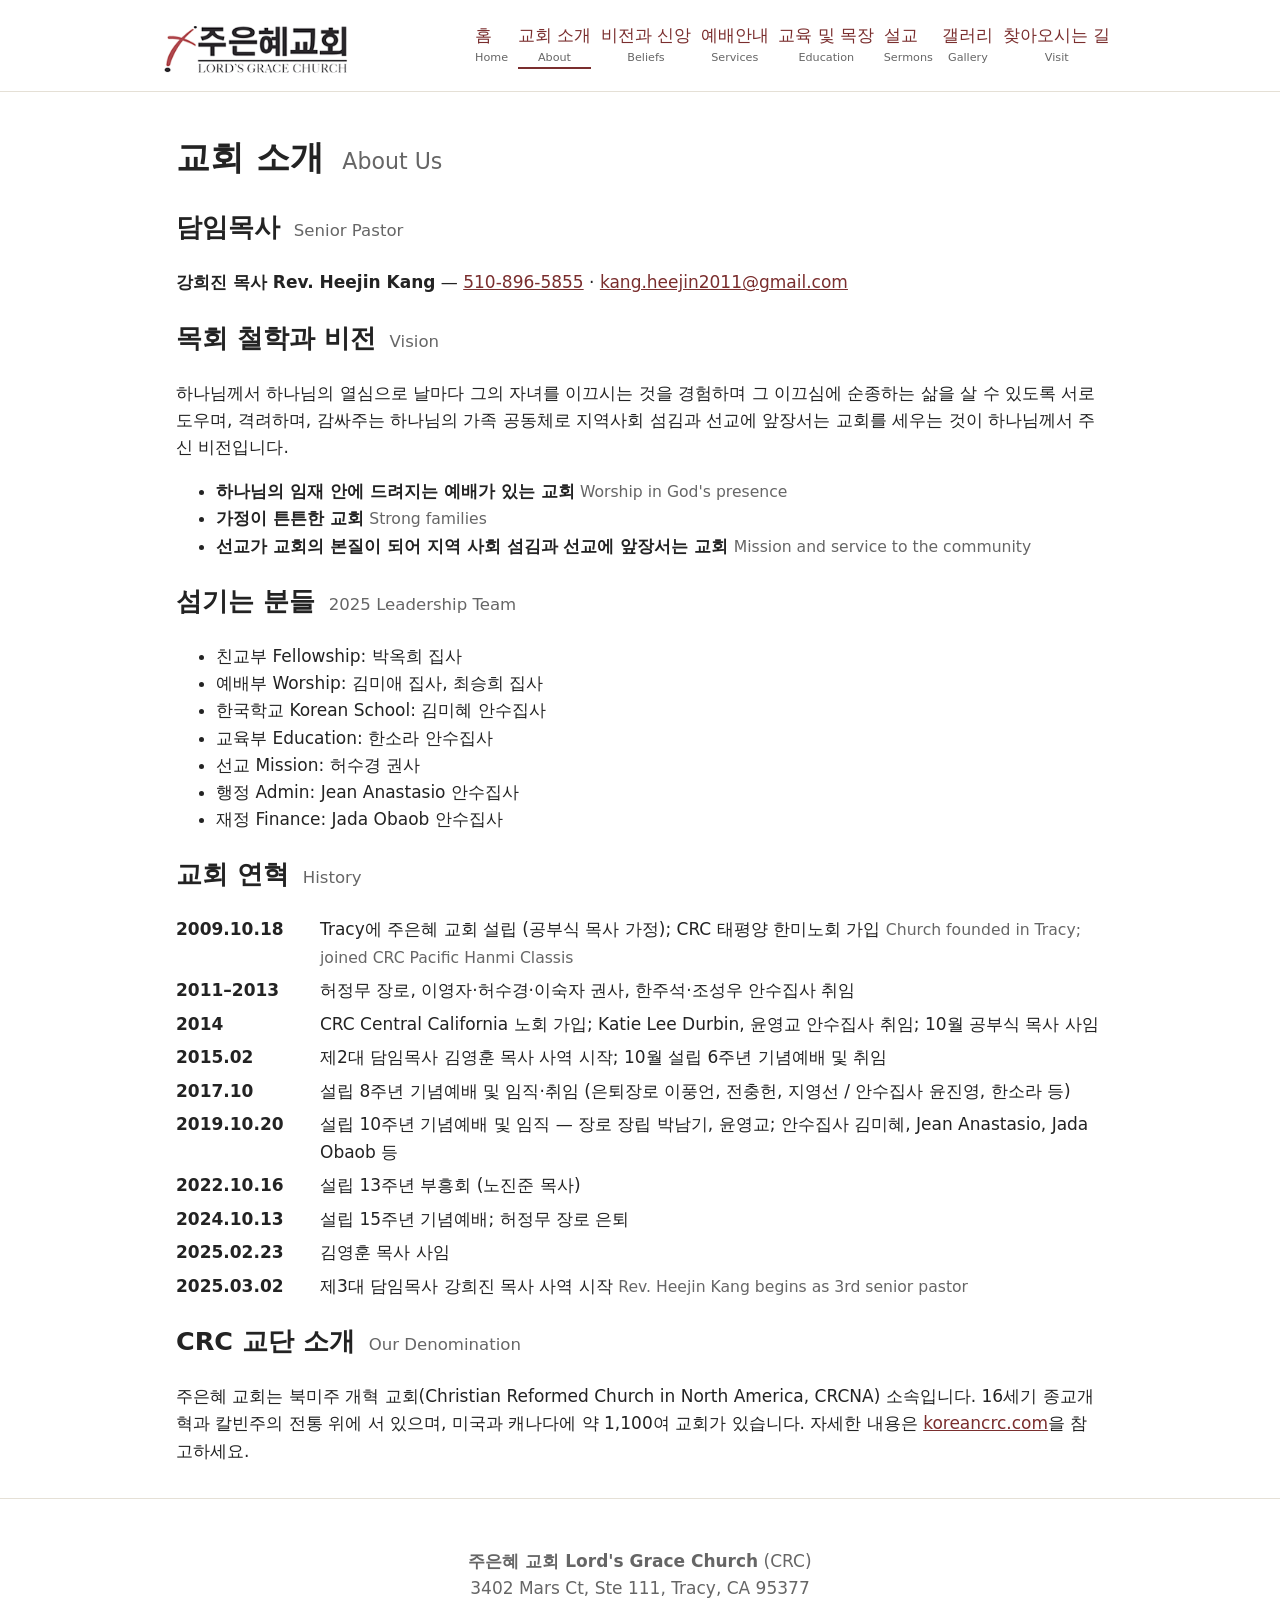
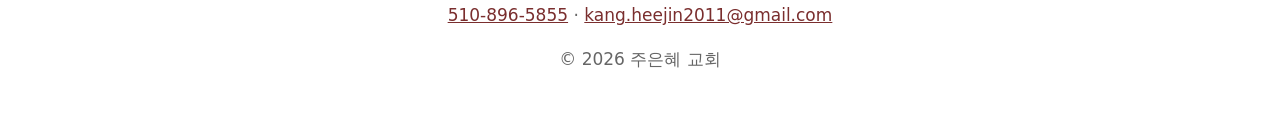
==== about.html @ 17ce6d87 "Update Saturday morning worship to 7:00 AM and leadership team (fellowship, worship, education) Co-A" ====
<!doctype html><html lang="ko"><head><meta charset="utf-8"><meta name="viewport" content="width=device-width,initial-scale=1">
<meta http-equiv="Content-Security-Policy" content="default-src 'self'; img-src 'self' data: https://live.staticflickr.com; frame-src https://www.youtube-nocookie.com https://www.google.com/maps https://www.google.com/maps/; script-src 'self'; style-src 'self'; base-uri 'none'; form-action 'none'"><meta name="description" content="주은혜 교회 Lord's Grace Church, Tracy CA — CRC 교단">
<title>교회 소개 · 주은혜 교회 Lord's Grace Church</title><link rel="stylesheet" href="style.css"></head><body>
<header><div class="bar"><a class="logo" href="index.html"><img src="img/logo.png" alt="주은혜 교회 Lord's Grace Church" width="220" height="59"></a><nav><a href="index.html">홈<small>Home</small></a><a href="about.html" aria-current=page>교회 소개<small>About</small></a><a href="mission.html">비전과 신앙<small>Beliefs</small></a><a href="worship.html">예배안내<small>Services</small></a><a href="education.html">교육 및 목장<small>Education</small></a><a href="watch.html">설교<small>Sermons</small></a><a href="gallery.html">갤러리<small>Gallery</small></a><a href="visit.html">찾아오시는 길<small>Visit</small></a></nav></div></header>
<main><h1>교회 소개 <small>About Us</small></h1>
<h2>담임목사 <small>Senior Pastor</small></h2><p><b>강희진 목사 Rev. Heejin Kang</b> — <a href="tel:+15108965855">510-896-5855</a> · <a href="mailto:kang.heejin2011@gmail.com">kang.heejin2011@gmail.com</a></p>
<h2>목회 철학과 비전 <small>Vision</small></h2>
<p>하나님께서 하나님의 열심으로 날마다 그의 자녀를 이끄시는 것을 경험하며 그 이끄심에 순종하는 삶을 살 수 있도록 서로 도우며, 격려하며, 감싸주는 하나님의 가족 공동체로 지역사회 섬김과 선교에 앞장서는 교회를 세우는 것이 하나님께서 주신 비전입니다.</p>
<ul><li><b>하나님의 임재 안에 드려지는 예배가 있는 교회</b> <span class="en">Worship in God's presence</span></li>
<li><b>가정이 튼튼한 교회</b> <span class="en">Strong families</span></li>
<li><b>선교가 교회의 본질이 되어 지역 사회 섬김과 선교에 앞장서는 교회</b> <span class="en">Mission and service to the community</span></li></ul>
<h2>섬기는 분들 <small>2025 Leadership Team</small></h2>
<ul><li>친교부 Fellowship: 박옥희 집사</li><li>예배부 Worship: 김미애 집사, 최승희 집사</li><li>한국학교 Korean School: 김미혜 안수집사</li><li>교육부 Education: 한소라 안수집사</li><li>선교 Mission: 허수경 권사</li><li>행정 Admin: Jean Anastasio 안수집사</li><li>재정 Finance: Jada Obaob 안수집사</li></ul>
<h2>교회 연혁 <small>History</small></h2>
<dl class="tl">
<dt>2009.10.18</dt><dd>Tracy에 주은혜 교회 설립 (공부식 목사 가정); CRC 태평양 한미노회 가입 <span class="en">Church founded in Tracy; joined CRC Pacific Hanmi Classis</span></dd>
<dt>2011–2013</dt><dd>허정무 장로, 이영자·허수경·이숙자 권사, 한주석·조성우 안수집사 취임</dd>
<dt>2014</dt><dd>CRC Central California 노회 가입; Katie Lee Durbin, 윤영교 안수집사 취임; 10월 공부식 목사 사임</dd>
<dt>2015.02</dt><dd>제2대 담임목사 김영훈 목사 사역 시작; 10월 설립 6주년 기념예배 및 취임</dd>
<dt>2017.10</dt><dd>설립 8주년 기념예배 및 임직·취임 (은퇴장로 이풍언, 전충헌, 지영선 / 안수집사 윤진영, 한소라 등)</dd>
<dt>2019.10.20</dt><dd>설립 10주년 기념예배 및 임직 — 장로 장립 박남기, 윤영교; 안수집사 김미혜, Jean Anastasio, Jada Obaob 등</dd>
<dt>2022.10.16</dt><dd>설립 13주년 부흥회 (노진준 목사)</dd>
<dt>2024.10.13</dt><dd>설립 15주년 기념예배; 허정무 장로 은퇴</dd>
<dt>2025.02.23</dt><dd>김영훈 목사 사임</dd>
<dt>2025.03.02</dt><dd>제3대 담임목사 강희진 목사 사역 시작 <span class="en">Rev. Heejin Kang begins as 3rd senior pastor</span></dd></dl>
<h2>CRC 교단 소개 <small>Our Denomination</small></h2>
<p>주은혜 교회는 북미주 개혁 교회(Christian Reformed Church in North America, CRCNA) 소속입니다. 16세기 종교개혁과 칼빈주의 전통 위에 서 있으며, 미국과 캐나다에 약 1,100여 교회가 있습니다. 자세한 내용은 <a href="https://www.koreancrc.com" rel="noopener noreferrer">koreancrc.com</a>을 참고하세요.</p></main>
<footer><p><b>주은혜 교회 Lord's Grace Church</b> (CRC)<br>3402 Mars Ct, Ste 111, Tracy, CA 95377<br><a href="tel:+15108965855">510-896-5855</a> · <a href="mailto:kang.heejin2011@gmail.com">kang.heejin2011@gmail.com</a></p><p>&copy; 2026 주은혜 교회</p></footer></body></html>
---- style.css ----
:root{color-scheme:light;--bg:#fff;--fg:#232323;--muted:#666;--accent:#7a2e2e;--card:#fff;--line:#e5e0d6}
*{box-sizing:border-box}body{margin:0;font:17px/1.6 Georgia,serif;background:var(--bg);color:var(--fg)}
a{color:var(--accent)}header{border-bottom:1px solid var(--line);padding:1rem}
.bar{max-width:60rem;margin:auto;display:flex;flex-wrap:wrap;gap:.5rem 1.5rem;align-items:center;justify-content:space-between}
.logo{font-size:1.4rem;font-weight:bold;text-decoration:none}nav a{margin-right:1rem;text-decoration:none}
main{max-width:60rem;margin:auto;padding:1rem}.hero{padding:3rem 0;text-align:center}.hero h1{font-size:2.2rem;margin:0}
.grid{display:grid;grid-template-columns:repeat(auto-fit,minmax(16rem,1fr));gap:1rem}
.card{background:var(--card);border:1px solid var(--line);border-radius:8px;padding:1rem}
.video{aspect-ratio:16/9;width:100%;border:0;border-radius:8px}
.photos{display:grid;grid-template-columns:repeat(auto-fill,minmax(12rem,1fr));gap:.5rem}
.photos img{width:100%;aspect-ratio:4/3;object-fit:cover;border-radius:6px;cursor:zoom-in}
dialog{max-width:95vw;border:0;background:#000;padding:0}dialog img{max-width:95vw;max-height:85vh;display:block}
dialog p{color:#fff;margin:.5rem;text-align:center}
footer{text-align:center;color:var(--muted);padding:2rem 1rem;border-top:1px solid var(--line)}
.todo{background:#fff3b0;color:#000;padding:0 .25rem}
body{font-family:"Noto Sans KR","Malgun Gothic","Apple SD Gothic Neo",system-ui,sans-serif}
small{font-size:.65em;color:var(--muted);font-weight:normal;margin-left:.3em}nav a small{display:block;margin:0;text-align:center;font-size:.7rem}
nav a{display:inline-block;margin:0 .6rem 0 0}nav a[aria-current]{border-bottom:2px solid var(--accent)}
.en{color:var(--muted);font-size:.92em}.big{font-size:1.6rem;font-weight:bold}.logo img{display:block;max-width:100%;height:auto}
.tl{display:grid;grid-template-columns:8rem 1fr;gap:.4rem 1rem}.tl dt{font-weight:bold}.tl dd{margin:0}
@media(max-width:600px){.tl{grid-template-columns:1fr}.tl dd{margin-bottom:.6rem}}
.sched{width:100%;border-collapse:collapse}.sched th,.sched td{padding:1rem;border-bottom:1px solid var(--line);text-align:left}.sched td{font-size:1.4rem;text-align:right}
blockquote{border-left:3px solid var(--accent);margin:1.5rem 0;padding-left:1rem}.map{width:100%;height:24rem;border:0;border-radius:8px;margin-top:1rem}
.albums{display:grid;grid-template-columns:repeat(auto-fill,minmax(14rem,1fr));gap:1rem}.album{display:block;text-decoration:none;color:inherit;padding:.5rem}
.album img{width:100%;aspect-ratio:4/3;object-fit:cover;border-radius:6px}.album b{display:block;margin-top:.5rem}[hidden]{display:none!important}
button{font:inherit;padding:.5rem 1rem;border:1px solid var(--line);border-radius:6px;background:var(--card);color:var(--fg);cursor:pointer}
.lbnav{display:flex;justify-content:space-between;padding:.5rem}dialog img{margin:auto}
dialog a{color:#fff}
.center{text-align:center;margin:1.5rem 0}
.block{margin:2.5rem 0}.block h2{margin-bottom:.8rem}.more{text-align:right;margin:.5rem 0}.btn{display:inline-block;margin-left:.5rem;padding:.4rem 1rem;border:1px solid var(--accent);border-radius:6px;text-decoration:none;font-size:1rem}.hero .big{margin-top:1.2rem}
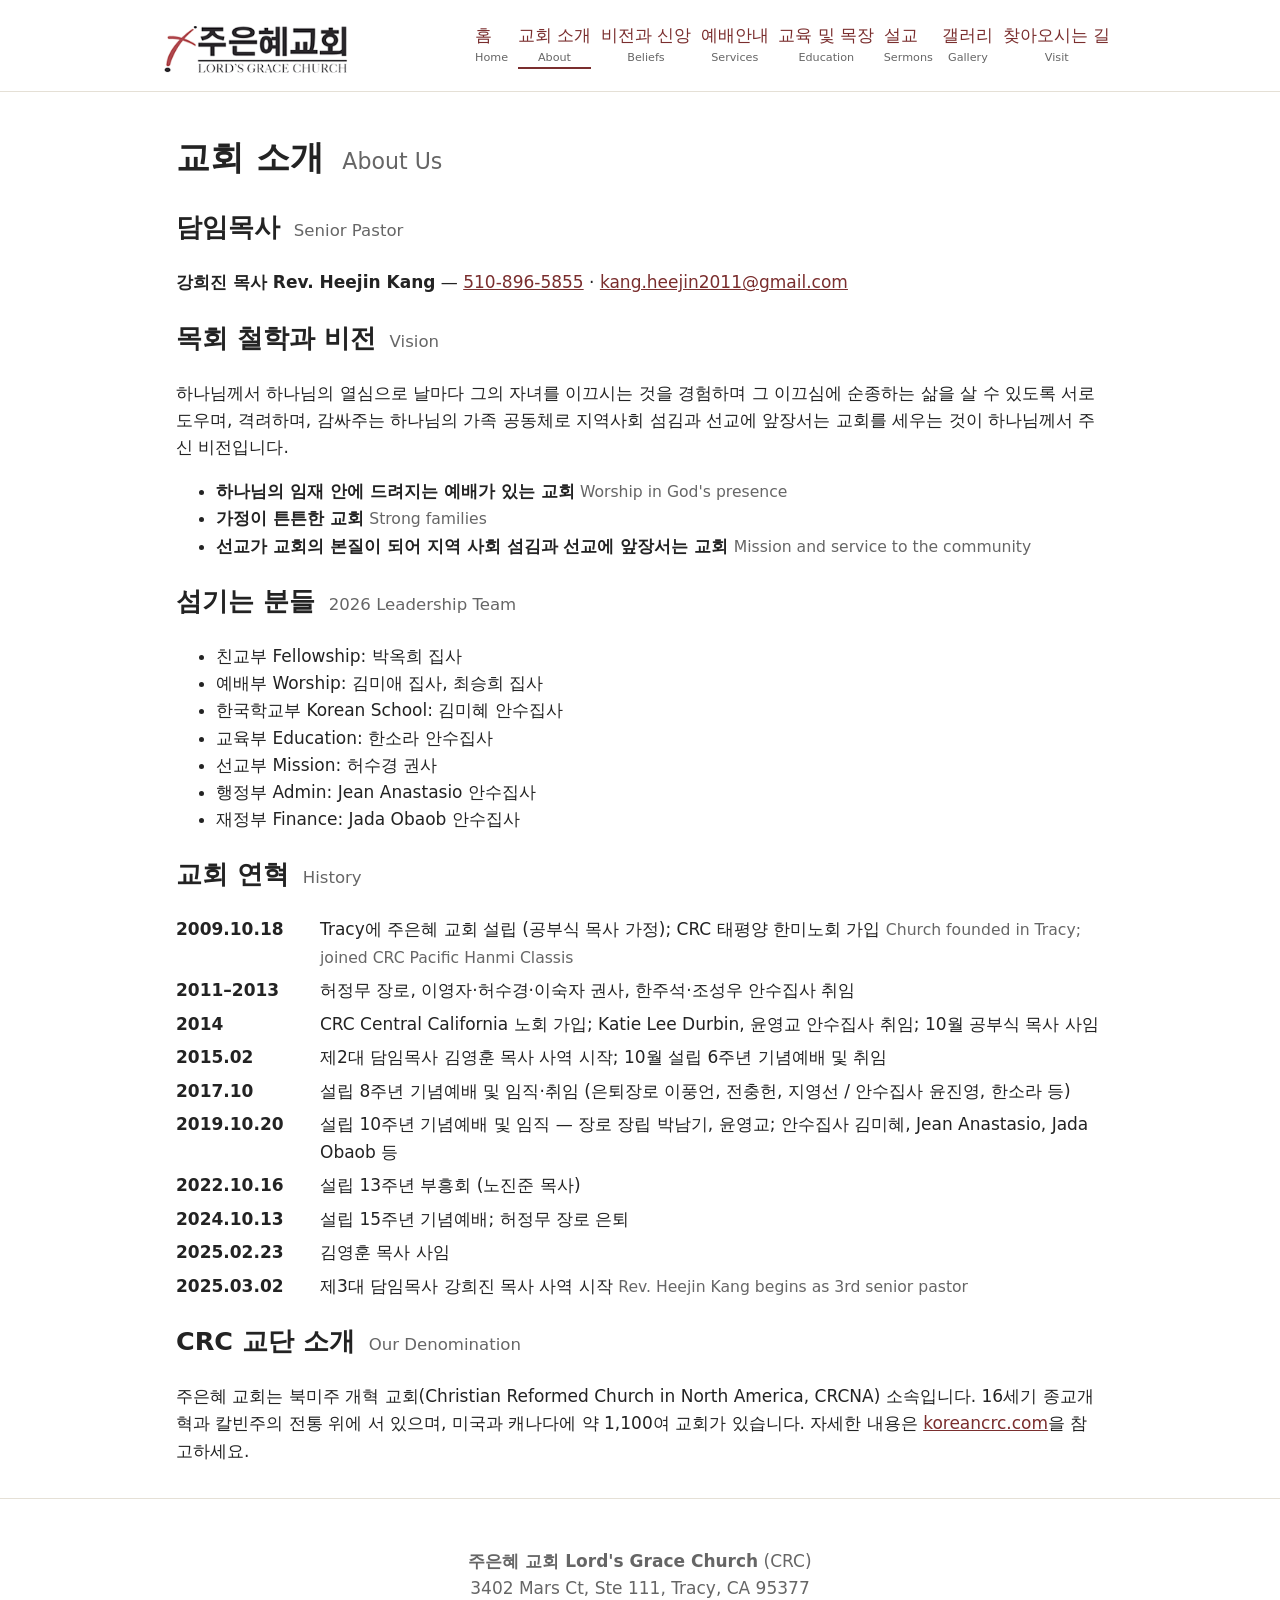
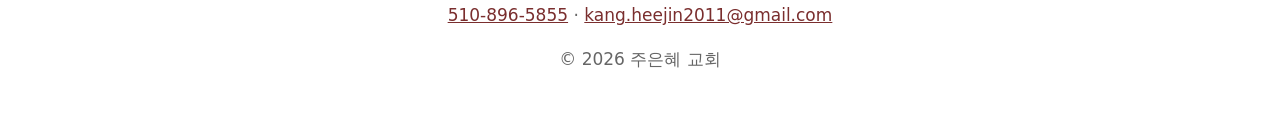
==== commit 2b99f886: "Leadership team: 2026 heading and 부 names Co-Authored-By: Claude Sonnet 5.5 <noreply@anthropic.com> " ====
--- a/about.html
+++ b/about.html
@@ -9,8 +9,8 @@
 <ul><li><b>하나님의 임재 안에 드려지는 예배가 있는 교회</b> <span class="en">Worship in God's presence</span></li>
 <li><b>가정이 튼튼한 교회</b> <span class="en">Strong families</span></li>
 <li><b>선교가 교회의 본질이 되어 지역 사회 섬김과 선교에 앞장서는 교회</b> <span class="en">Mission and service to the community</span></li></ul>
-<h2>섬기는 분들 <small>2025 Leadership Team</small></h2>
-<ul><li>친교부 Fellowship: 박옥희 집사</li><li>예배부 Worship: 김미애 집사, 최승희 집사</li><li>한국학교 Korean School: 김미혜 안수집사</li><li>교육부 Education: 한소라 안수집사</li><li>선교 Mission: 허수경 권사</li><li>행정 Admin: Jean Anastasio 안수집사</li><li>재정 Finance: Jada Obaob 안수집사</li></ul>
+<h2>섬기는 분들 <small>2026 Leadership Team</small></h2>
+<ul><li>친교부 Fellowship: 박옥희 집사</li><li>예배부 Worship: 김미애 집사, 최승희 집사</li><li>한국학교부 Korean School: 김미혜 안수집사</li><li>교육부 Education: 한소라 안수집사</li><li>선교부 Mission: 허수경 권사</li><li>행정부 Admin: Jean Anastasio 안수집사</li><li>재정부 Finance: Jada Obaob 안수집사</li></ul>
 <h2>교회 연혁 <small>History</small></h2>
 <dl class="tl">
 <dt>2009.10.18</dt><dd>Tracy에 주은혜 교회 설립 (공부식 목사 가정); CRC 태평양 한미노회 가입 <span class="en">Church founded in Tracy; joined CRC Pacific Hanmi Classis</span></dd>
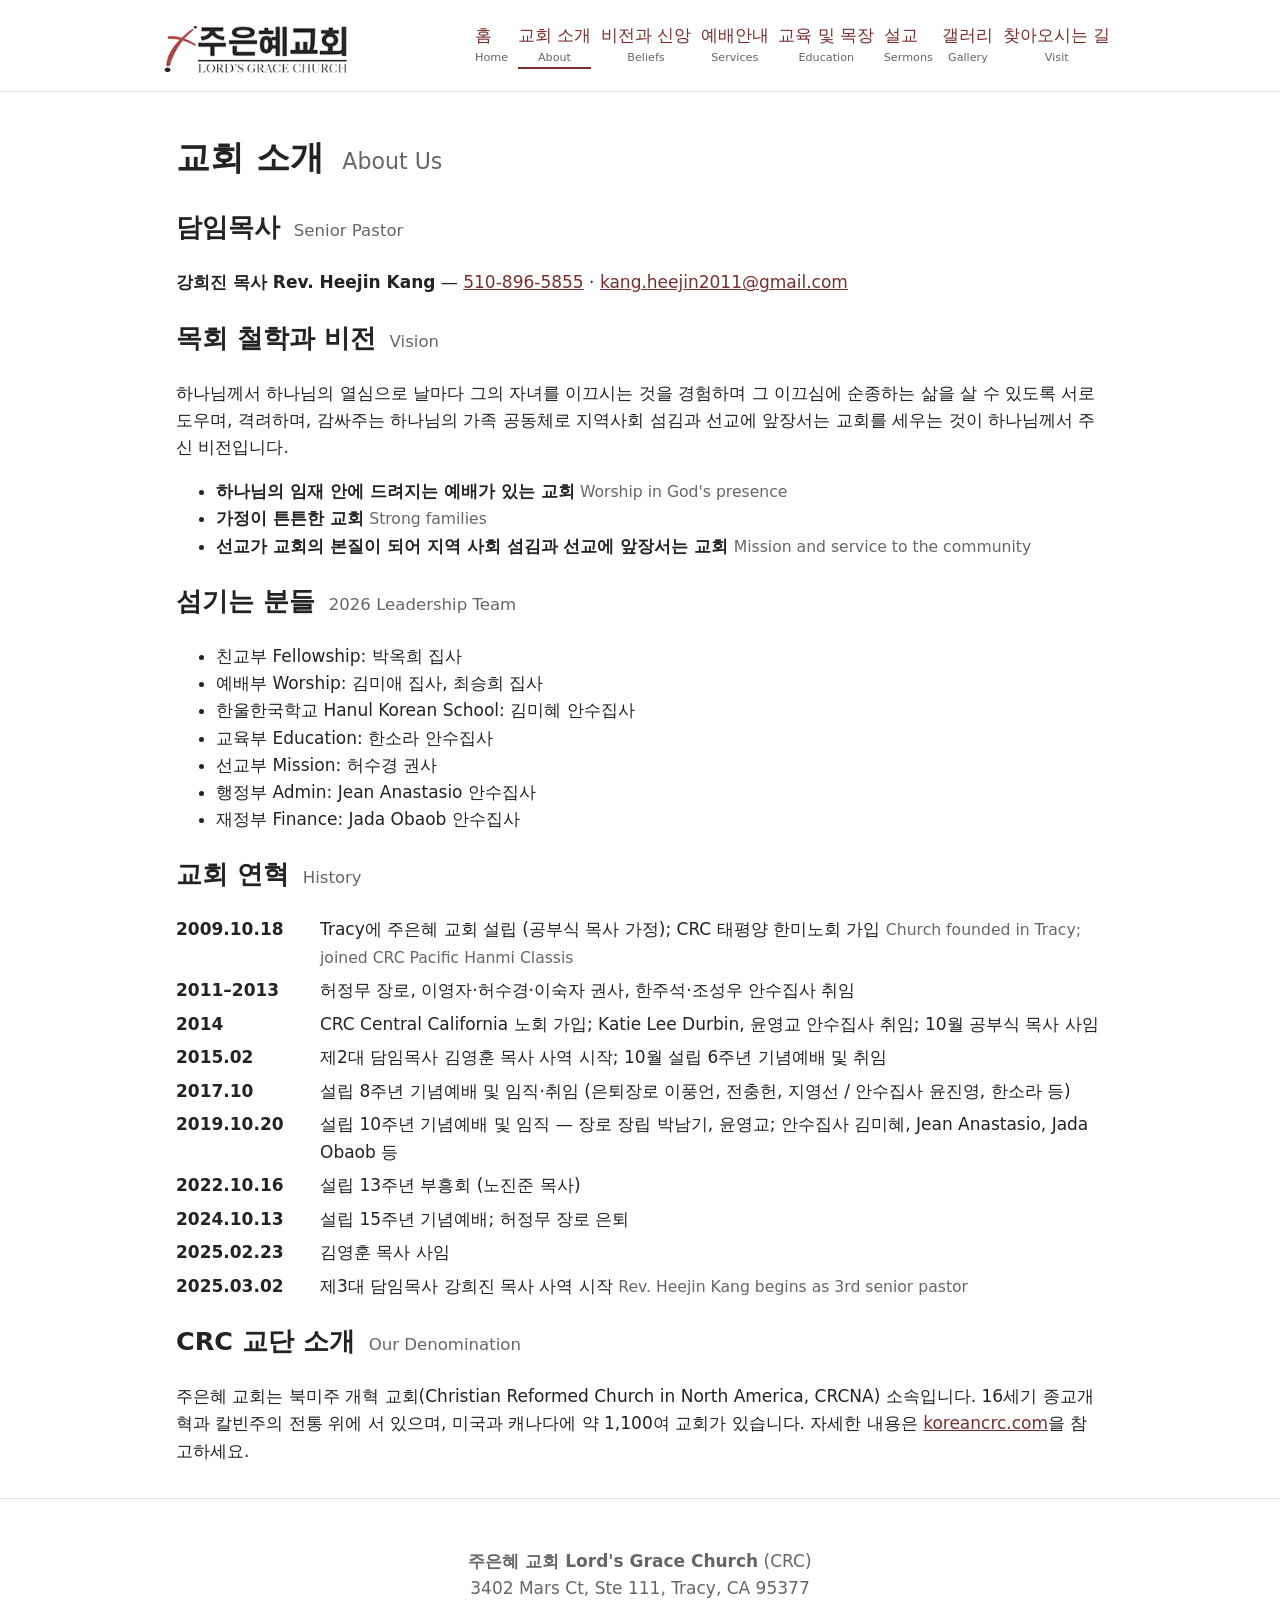
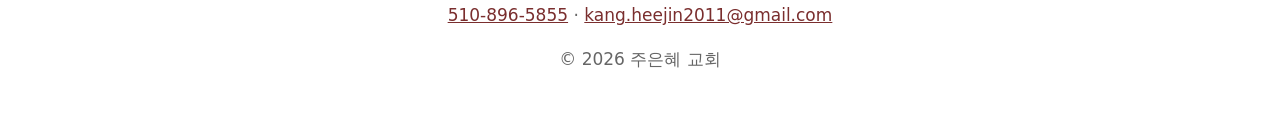
==== commit aee128ae: "Leadership: 한울한국학교 (Hanul Korean School) Co-Authored-By: Claude Sonnet 5.5 <noreply@anthropic.com> C" ====
--- a/about.html
+++ b/about.html
@@ -10,7 +10,7 @@
 <li><b>가정이 튼튼한 교회</b> <span class="en">Strong families</span></li>
 <li><b>선교가 교회의 본질이 되어 지역 사회 섬김과 선교에 앞장서는 교회</b> <span class="en">Mission and service to the community</span></li></ul>
 <h2>섬기는 분들 <small>2026 Leadership Team</small></h2>
-<ul><li>친교부 Fellowship: 박옥희 집사</li><li>예배부 Worship: 김미애 집사, 최승희 집사</li><li>한국학교부 Korean School: 김미혜 안수집사</li><li>교육부 Education: 한소라 안수집사</li><li>선교부 Mission: 허수경 권사</li><li>행정부 Admin: Jean Anastasio 안수집사</li><li>재정부 Finance: Jada Obaob 안수집사</li></ul>
+<ul><li>친교부 Fellowship: 박옥희 집사</li><li>예배부 Worship: 김미애 집사, 최승희 집사</li><li>한울한국학교 Hanul Korean School: 김미혜 안수집사</li><li>교육부 Education: 한소라 안수집사</li><li>선교부 Mission: 허수경 권사</li><li>행정부 Admin: Jean Anastasio 안수집사</li><li>재정부 Finance: Jada Obaob 안수집사</li></ul>
 <h2>교회 연혁 <small>History</small></h2>
 <dl class="tl">
 <dt>2009.10.18</dt><dd>Tracy에 주은혜 교회 설립 (공부식 목사 가정); CRC 태평양 한미노회 가입 <span class="en">Church founded in Tracy; joined CRC Pacific Hanmi Classis</span></dd>
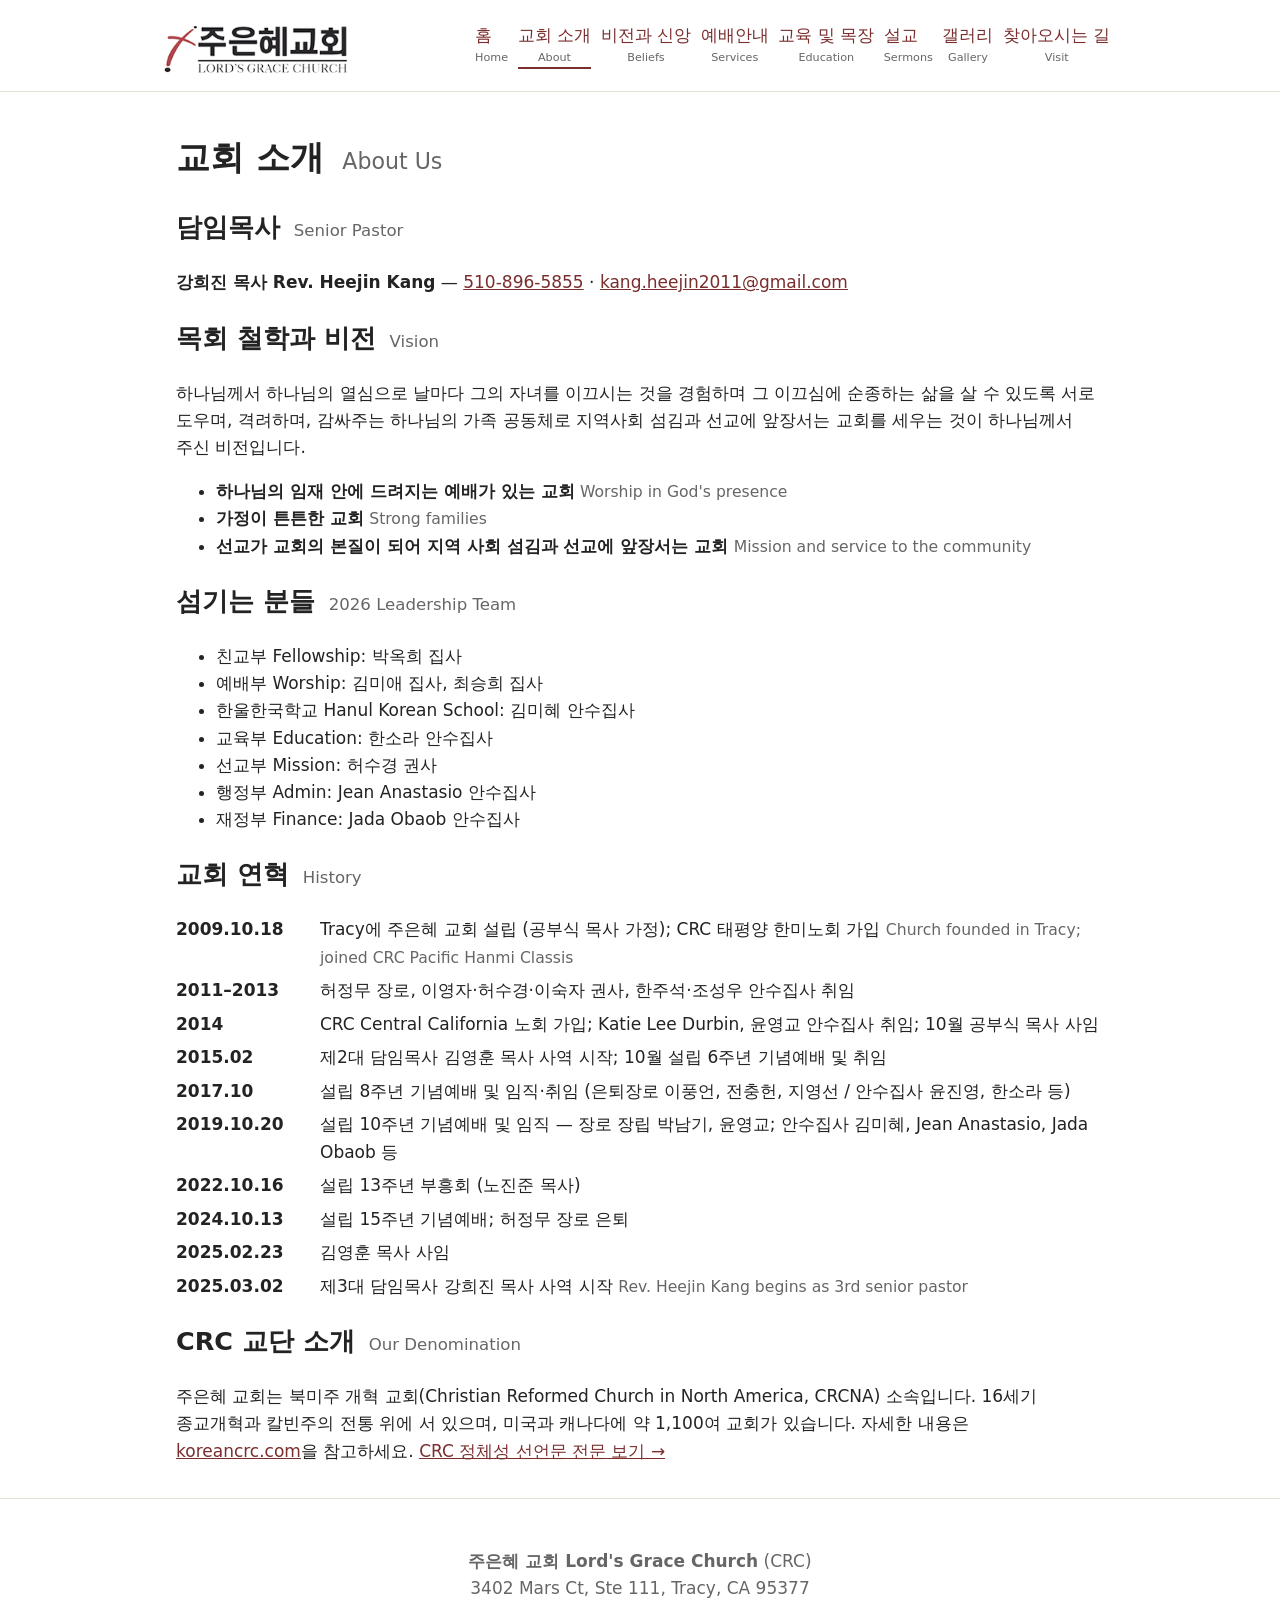
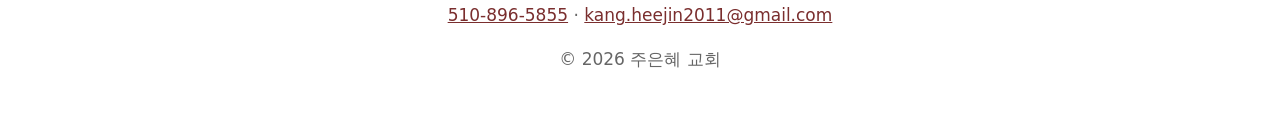
==== commit 18cd7094: "Add CRC page with the full identity statement; link from About and Beliefs Co-Authored-By: Claude So" ====
--- a/about.html
+++ b/about.html
@@ -24,5 +24,5 @@
 <dt>2025.02.23</dt><dd>김영훈 목사 사임</dd>
 <dt>2025.03.02</dt><dd>제3대 담임목사 강희진 목사 사역 시작 <span class="en">Rev. Heejin Kang begins as 3rd senior pastor</span></dd></dl>
 <h2>CRC 교단 소개 <small>Our Denomination</small></h2>
-<p>주은혜 교회는 북미주 개혁 교회(Christian Reformed Church in North America, CRCNA) 소속입니다. 16세기 종교개혁과 칼빈주의 전통 위에 서 있으며, 미국과 캐나다에 약 1,100여 교회가 있습니다. 자세한 내용은 <a href="https://www.koreancrc.com" rel="noopener noreferrer">koreancrc.com</a>을 참고하세요.</p></main>
+<p>주은혜 교회는 북미주 개혁 교회(Christian Reformed Church in North America, CRCNA) 소속입니다. 16세기 종교개혁과 칼빈주의 전통 위에 서 있으며, 미국과 캐나다에 약 1,100여 교회가 있습니다. 자세한 내용은 <a href="https://www.koreancrc.com" rel="noopener noreferrer">koreancrc.com</a>을 참고하세요. <a href="crc.html">CRC 정체성 선언문 전문 보기 →</a></p></main>
 <footer><p><b>주은혜 교회 Lord's Grace Church</b> (CRC)<br>3402 Mars Ct, Ste 111, Tracy, CA 95377<br><a href="tel:+15108965855">510-896-5855</a> · <a href="mailto:kang.heejin2011@gmail.com">kang.heejin2011@gmail.com</a></p><p>&copy; 2026 주은혜 교회</p></footer></body></html>
--- a/style.css
+++ b/style.css
@@ -28,3 +28,5 @@
 dialog a{color:#fff}
 .center{text-align:center;margin:1.5rem 0}
 .block{margin:2.5rem 0}.block h2{margin-bottom:.8rem}.more{text-align:right;margin:.5rem 0}.btn{display:inline-block;margin-left:.5rem;padding:.4rem 1rem;border:1px solid var(--accent);border-radius:6px;text-decoration:none;font-size:1rem}.hero .big{margin-top:1.2rem}
+.lead{font-size:1.3rem;margin:.5rem 0}.welcome{max-width:44rem;margin:1rem auto 0}.welcome p{margin:1rem 0}.hero h1{font-size:2rem}
+body{word-break:keep-all;overflow-wrap:break-word}
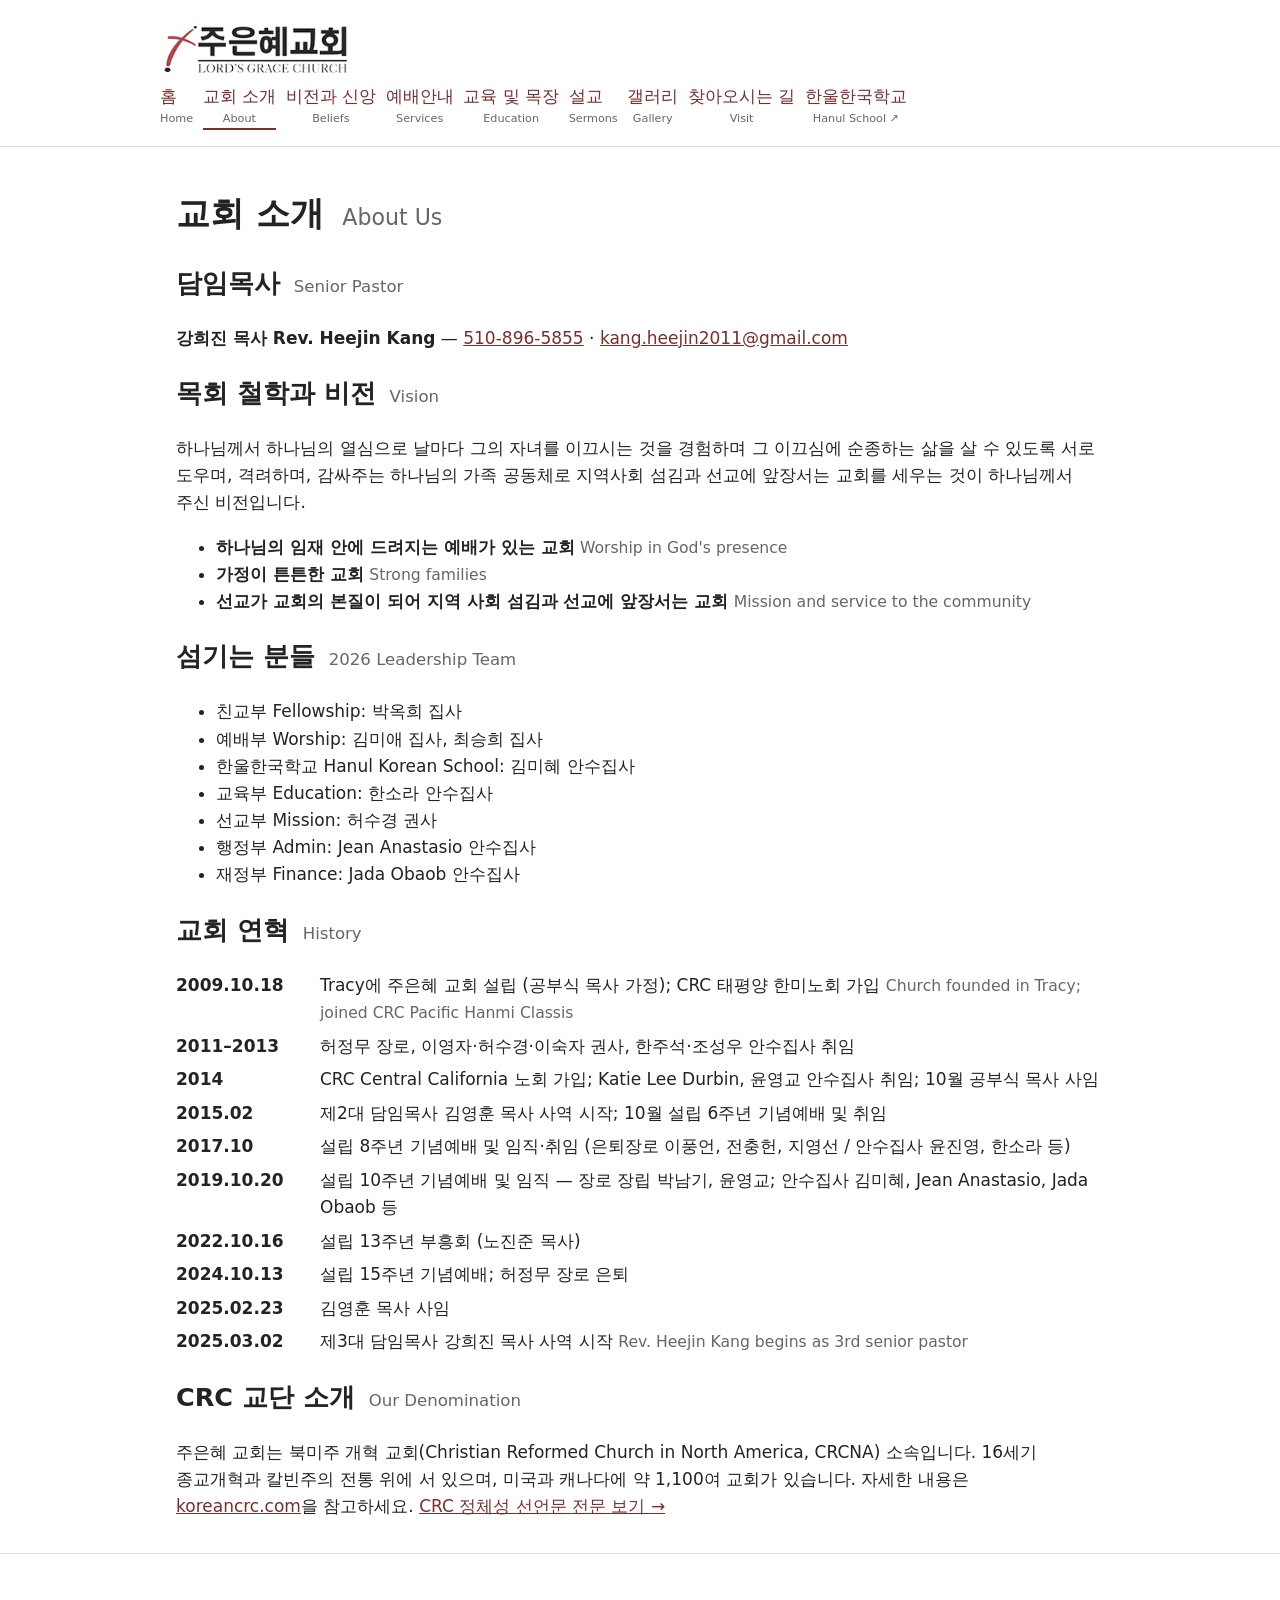
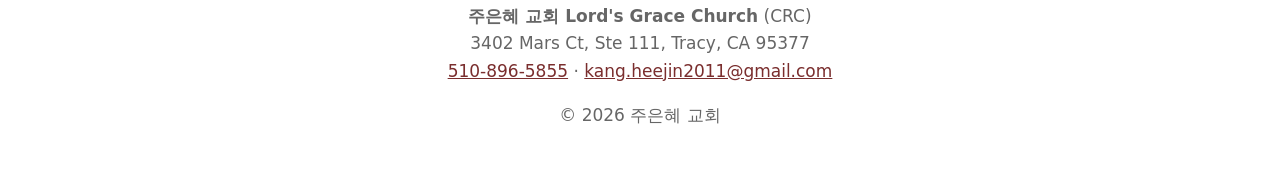
==== commit 3bd8b622: "Add menu tab linking to the 한울한국학교 website Co-Authored-By: Claude Sonnet 5.5 <noreply@anthropic.com>" ====
--- a/about.html
+++ b/about.html
@@ -1,7 +1,7 @@
 <!doctype html><html lang="ko"><head><meta charset="utf-8"><meta name="viewport" content="width=device-width,initial-scale=1">
 <meta http-equiv="Content-Security-Policy" content="default-src 'self'; img-src 'self' data: https://live.staticflickr.com; frame-src https://www.youtube-nocookie.com https://www.google.com/maps https://www.google.com/maps/; script-src 'self'; style-src 'self'; base-uri 'none'; form-action 'none'"><meta name="description" content="주은혜 교회 Lord's Grace Church, Tracy CA — CRC 교단">
 <title>교회 소개 · 주은혜 교회 Lord's Grace Church</title><link rel="stylesheet" href="style.css"></head><body>
-<header><div class="bar"><a class="logo" href="index.html"><img src="img/logo.png" alt="주은혜 교회 Lord's Grace Church" width="220" height="59"></a><nav><a href="index.html">홈<small>Home</small></a><a href="about.html" aria-current=page>교회 소개<small>About</small></a><a href="mission.html">비전과 신앙<small>Beliefs</small></a><a href="worship.html">예배안내<small>Services</small></a><a href="education.html">교육 및 목장<small>Education</small></a><a href="watch.html">설교<small>Sermons</small></a><a href="gallery.html">갤러리<small>Gallery</small></a><a href="visit.html">찾아오시는 길<small>Visit</small></a></nav></div></header>
+<header><div class="bar"><a class="logo" href="index.html"><img src="img/logo.png" alt="주은혜 교회 Lord's Grace Church" width="220" height="59"></a><nav><a href="index.html">홈<small>Home</small></a><a href="about.html" aria-current=page>교회 소개<small>About</small></a><a href="mission.html">비전과 신앙<small>Beliefs</small></a><a href="worship.html">예배안내<small>Services</small></a><a href="education.html">교육 및 목장<small>Education</small></a><a href="watch.html">설교<small>Sermons</small></a><a href="gallery.html">갤러리<small>Gallery</small></a><a href="visit.html">찾아오시는 길<small>Visit</small></a><a href="https://homepy.korean.net/~hanul/www/class_board/ClassIndigo/index.htm?fp=&amp;sp=6" target="_blank" rel="noopener noreferrer">한울한국학교<small>Hanul School ↗</small></a></nav></div></header>
 <main><h1>교회 소개 <small>About Us</small></h1>
 <h2>담임목사 <small>Senior Pastor</small></h2><p><b>강희진 목사 Rev. Heejin Kang</b> — <a href="tel:+15108965855">510-896-5855</a> · <a href="mailto:kang.heejin2011@gmail.com">kang.heejin2011@gmail.com</a></p>
 <h2>목회 철학과 비전 <small>Vision</small></h2>
@@ -11,7 +11,7 @@
 <li><b>선교가 교회의 본질이 되어 지역 사회 섬김과 선교에 앞장서는 교회</b> <span class="en">Mission and service to the community</span></li></ul>
 <h2>섬기는 분들 <small>2026 Leadership Team</small></h2>
 <ul><li>친교부 Fellowship: 박옥희 집사</li><li>예배부 Worship: 김미애 집사, 최승희 집사</li><li>한울한국학교 Hanul Korean School: 김미혜 안수집사</li><li>교육부 Education: 한소라 안수집사</li><li>선교부 Mission: 허수경 권사</li><li>행정부 Admin: Jean Anastasio 안수집사</li><li>재정부 Finance: Jada Obaob 안수집사</li></ul>
-<h2>교회 연혁 <small>History</small></h2>
+<h2 id="history">교회 연혁 <small>History</small></h2>
 <dl class="tl">
 <dt>2009.10.18</dt><dd>Tracy에 주은혜 교회 설립 (공부식 목사 가정); CRC 태평양 한미노회 가입 <span class="en">Church founded in Tracy; joined CRC Pacific Hanmi Classis</span></dd>
 <dt>2011–2013</dt><dd>허정무 장로, 이영자·허수경·이숙자 권사, 한주석·조성우 안수집사 취임</dd>
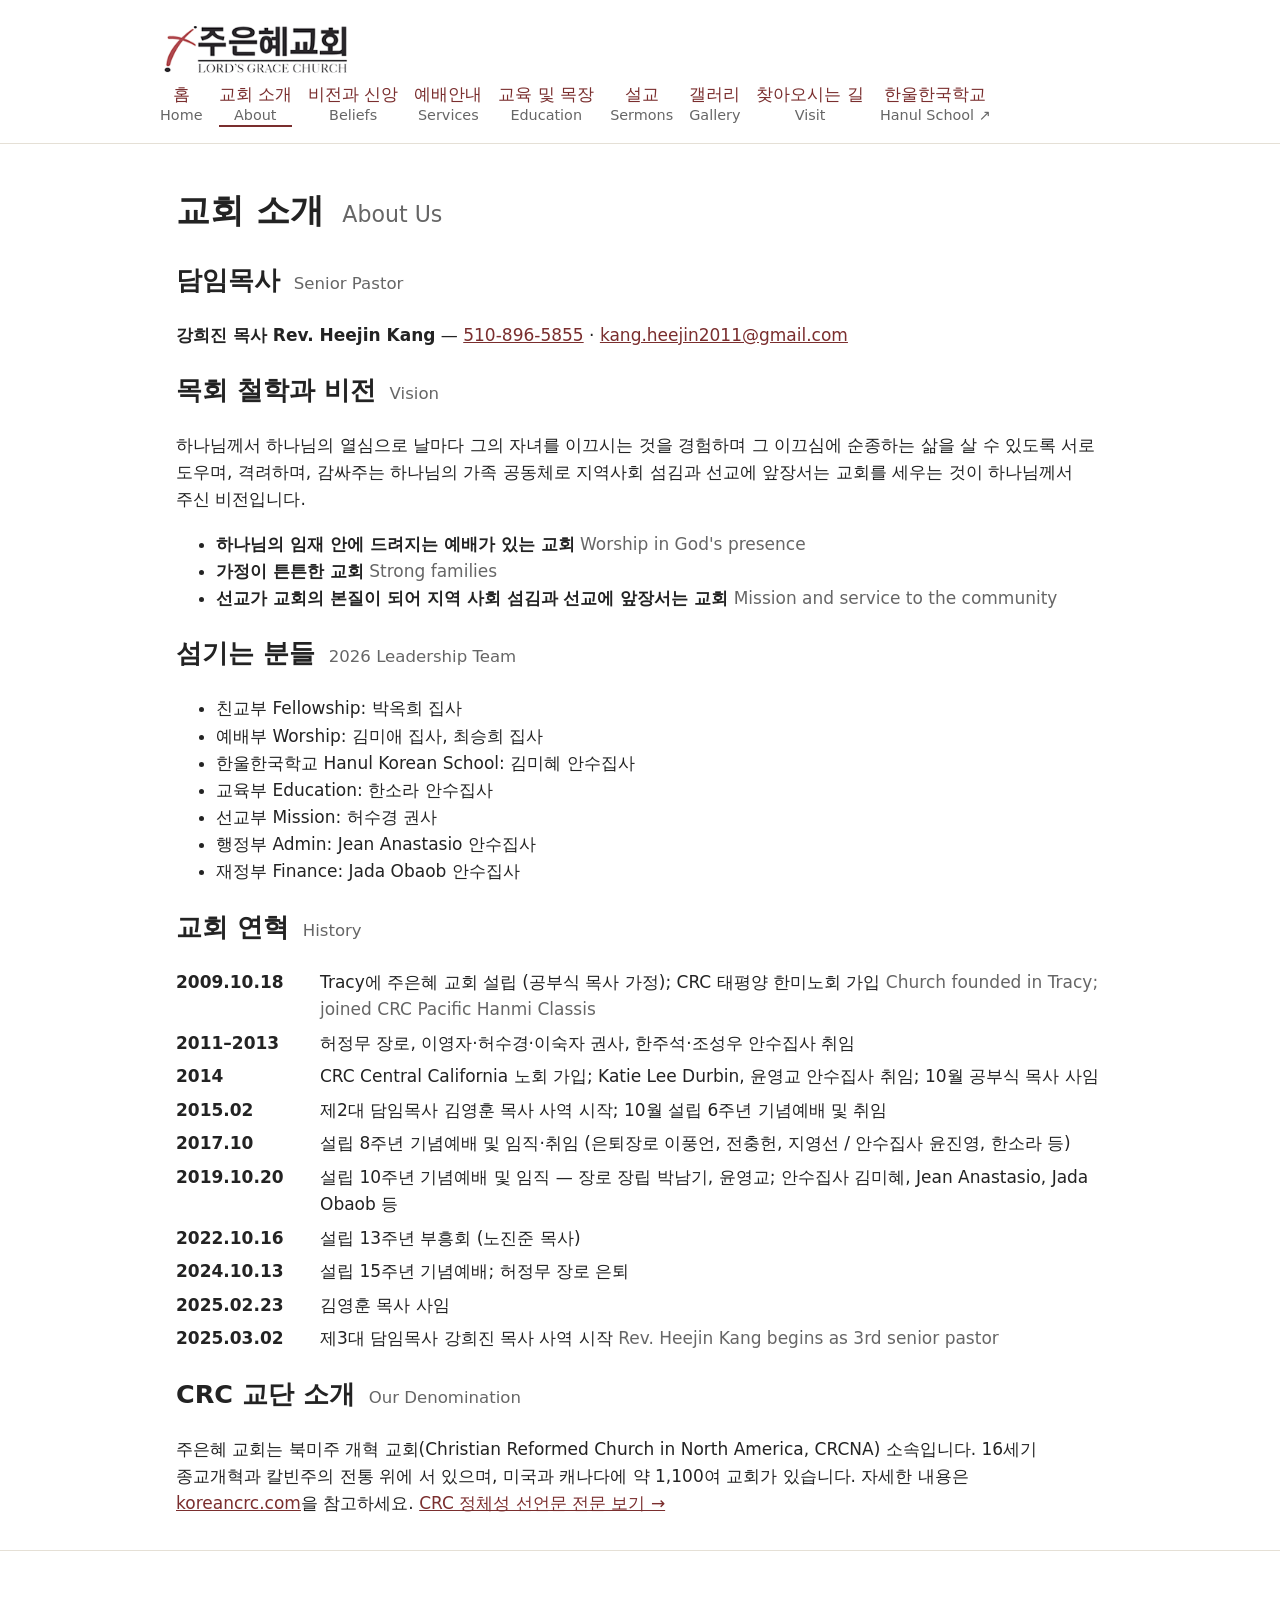
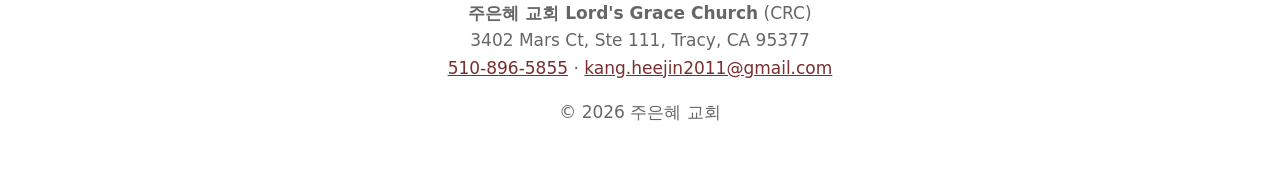
==== commit fd50e8d8: "Show 2 videos; auto-reload when a newer site version is published; unify small English text size Co-" ====
--- a/about.html
+++ b/about.html
@@ -25,4 +25,4 @@
 <dt>2025.03.02</dt><dd>제3대 담임목사 강희진 목사 사역 시작 <span class="en">Rev. Heejin Kang begins as 3rd senior pastor</span></dd></dl>
 <h2>CRC 교단 소개 <small>Our Denomination</small></h2>
 <p>주은혜 교회는 북미주 개혁 교회(Christian Reformed Church in North America, CRCNA) 소속입니다. 16세기 종교개혁과 칼빈주의 전통 위에 서 있으며, 미국과 캐나다에 약 1,100여 교회가 있습니다. 자세한 내용은 <a href="https://www.koreancrc.com" rel="noopener noreferrer">koreancrc.com</a>을 참고하세요. <a href="crc.html">CRC 정체성 선언문 전문 보기 →</a></p></main>
-<footer><p><b>주은혜 교회 Lord's Grace Church</b> (CRC)<br>3402 Mars Ct, Ste 111, Tracy, CA 95377<br><a href="tel:+15108965855">510-896-5855</a> · <a href="mailto:kang.heejin2011@gmail.com">kang.heejin2011@gmail.com</a></p><p>&copy; 2026 주은혜 교회</p></footer></body></html>+<footer><p><b>주은혜 교회 Lord's Grace Church</b> (CRC)<br>3402 Mars Ct, Ste 111, Tracy, CA 95377<br><a href="tel:+15108965855">510-896-5855</a> · <a href="mailto:kang.heejin2011@gmail.com">kang.heejin2011@gmail.com</a></p><p>&copy; 2026 주은혜 교회</p></footer><script src="site.js"></script></body></html>
--- a/style.css
+++ b/style.css
@@ -30,3 +30,30 @@
 .block{margin:2.5rem 0}.block h2{margin-bottom:.8rem}.more{text-align:right;margin:.5rem 0}.btn{display:inline-block;margin-left:.5rem;padding:.4rem 1rem;border:1px solid var(--accent);border-radius:6px;text-decoration:none;font-size:1rem}.hero .big{margin-top:1.2rem}
 .lead{font-size:1.3rem;margin:.5rem 0}.welcome{max-width:44rem;margin:1rem auto 0}.welcome p{margin:1rem 0}.hero h1{font-size:2rem}
 body{word-break:keep-all;overflow-wrap:break-word}
+/* menu: centered items, larger grey English labels */
+nav{display:flex;flex-wrap:wrap;gap:.5rem 1rem}
+nav a{display:inline-flex;flex-direction:column;align-items:center;text-align:center;margin:0;line-height:1.35}
+nav a small{font-size:.9rem;margin:0;text-align:center}
+@media(max-width:700px){.bar{justify-content:center;text-align:center}nav{justify-content:center}.logo{display:block}.logo img{margin:0 auto}}
+/* services: larger left column */
+.sched th{font-size:1.5rem;line-height:1.3;font-weight:700}.sched th small{display:block;font-size:1.05rem;margin:.3rem 0 0}
+/* phone: compact recent albums on the home page */
+@media(max-width:600px){#recent{grid-template-columns:1fr;gap:.6rem}
+#recent .album{display:grid;grid-template-columns:96px 1fr;grid-template-rows:auto auto;column-gap:.8rem;align-items:center;padding:.5rem}
+#recent .album img{grid-row:1 / span 2;width:96px;height:72px}
+#recent .album b{margin:0;align-self:end;font-size:1rem}#recent .album small{margin:0;align-self:start}}
+.sched td{white-space:nowrap}
+@media(max-width:600px){.sched th,.sched td{padding:.9rem .4rem}.sched th{font-size:1.35rem}.sched th small{font-size:1rem}.sched td{font-size:1.2rem}}
+/* consistent page-title size; larger service names */
+.hero h1{font-size:2.125rem}
+.sched th{font-size:1.9rem}.sched th small{font-size:1.15rem}
+@media(max-width:600px){.sched th{font-size:1.6rem}.sched th small{font-size:1.05rem}.sched td{font-size:1.2rem}}
+.sched th,.sched td{vertical-align:middle}
+.vids{display:grid;grid-template-columns:repeat(auto-fit,minmax(18rem,1fr));gap:1.5rem}.vtitle{margin:.5rem 0 0;font-weight:700}.vtitle small{font-weight:400}
+/* services: names, English labels and times all the same size */
+.sched th,.sched td,.sched th small{font-size:1.5rem}
+.sched th small{display:block;margin:.2rem 0 0;font-weight:400}.sched td{font-weight:400}
+@media(max-width:600px){.sched,.sched tbody,.sched tr,.sched th,.sched td{display:block;width:100%}
+.sched tr{padding:.9rem 0;border-bottom:1px solid var(--line)}
+.sched th,.sched td{border:0;padding:.1rem 0;text-align:left;font-size:1.3rem}.sched th small{font-size:1.3rem}.sched td{white-space:normal}}
+.en{font-size:1em}
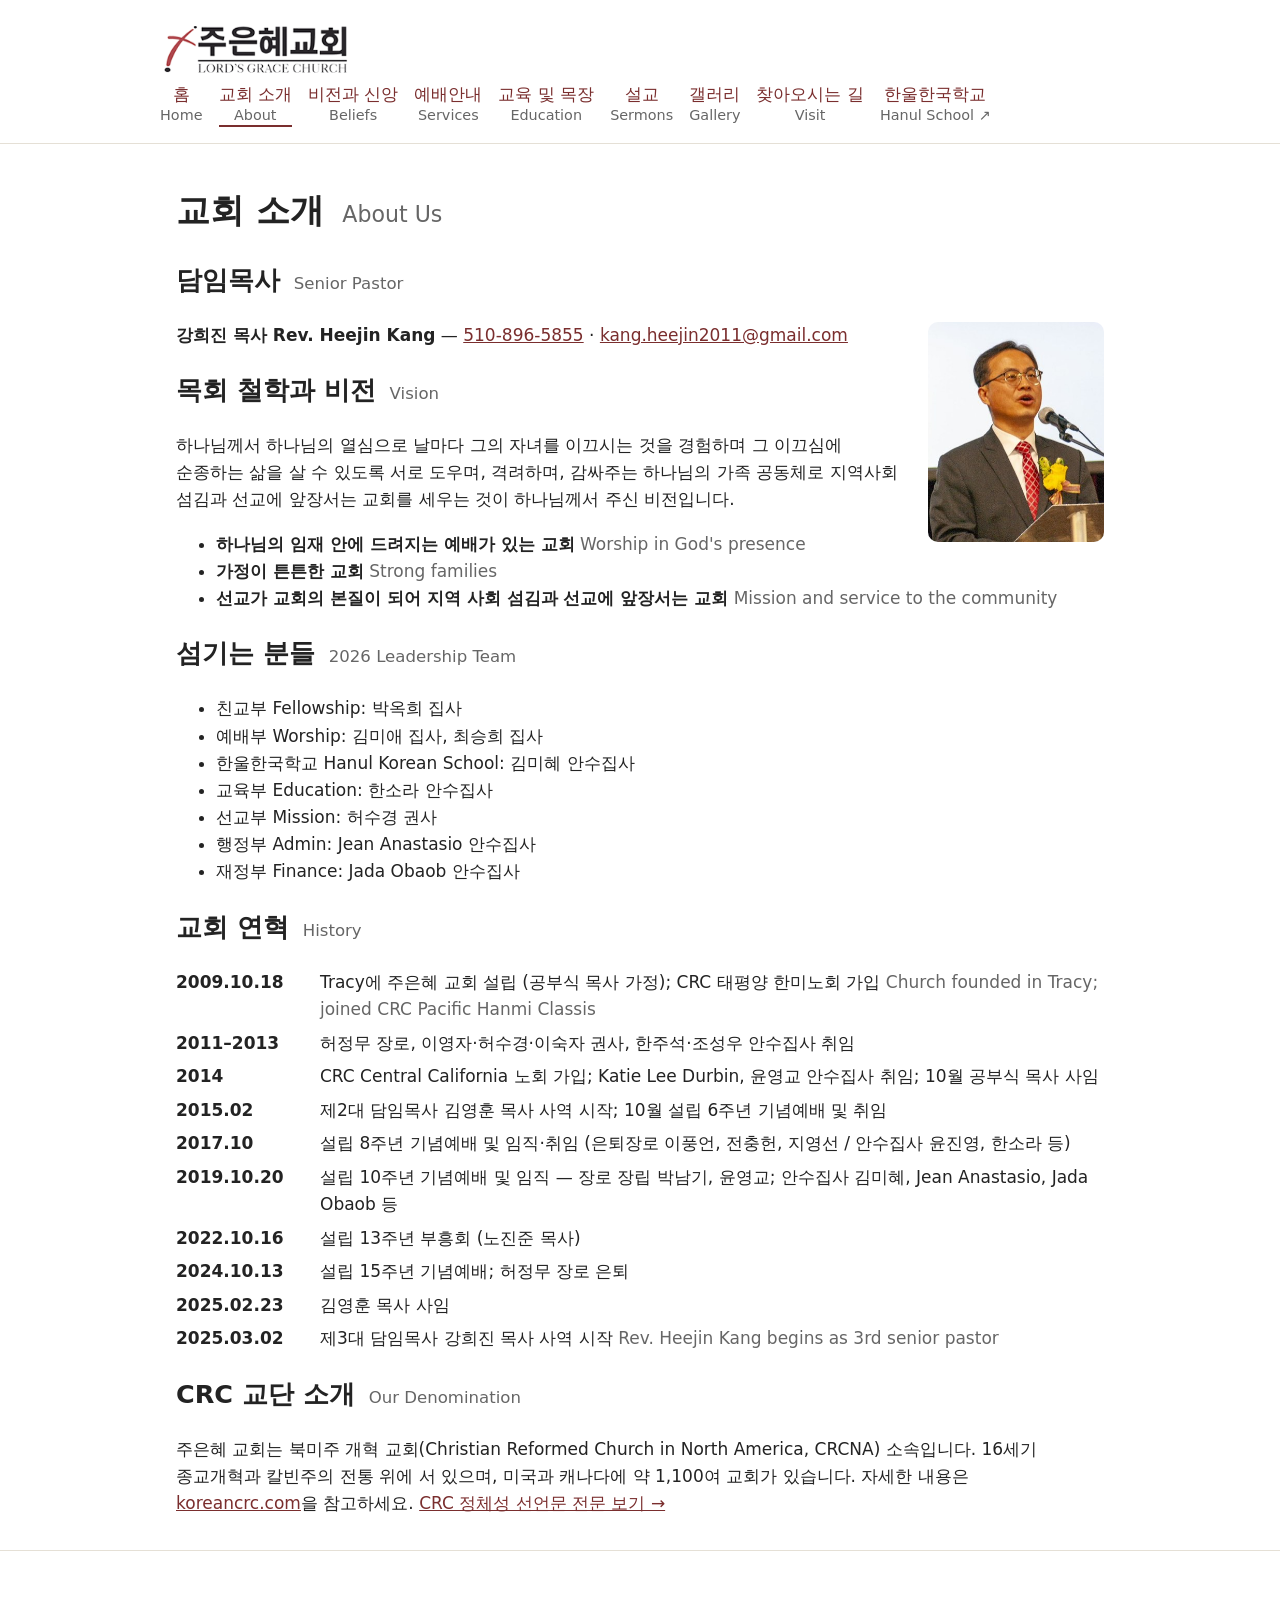
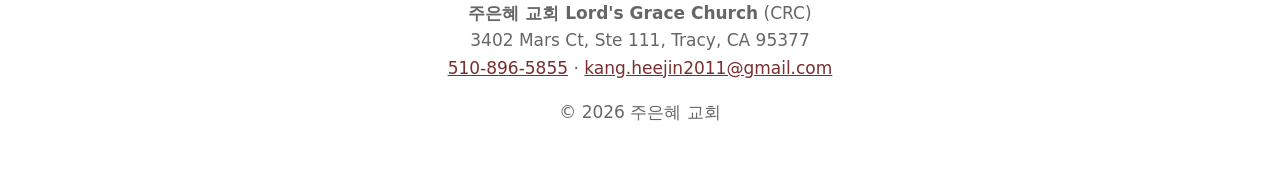
==== commit 6af210d7: "Home: group photo crossfade and pastor photo; portrait on About Co-Authored-By: Claude Fable 5.2 <no" ====
--- a/about.html
+++ b/about.html
@@ -3,7 +3,8 @@
 <title>교회 소개 · 주은혜 교회 Lord's Grace Church</title><link rel="stylesheet" href="style.css"></head><body>
 <header><div class="bar"><a class="logo" href="index.html"><img src="img/logo.png" alt="주은혜 교회 Lord's Grace Church" width="220" height="59"></a><nav><a href="index.html">홈<small>Home</small></a><a href="about.html" aria-current=page>교회 소개<small>About</small></a><a href="mission.html">비전과 신앙<small>Beliefs</small></a><a href="worship.html">예배안내<small>Services</small></a><a href="education.html">교육 및 목장<small>Education</small></a><a href="watch.html">설교<small>Sermons</small></a><a href="gallery.html">갤러리<small>Gallery</small></a><a href="visit.html">찾아오시는 길<small>Visit</small></a><a href="https://homepy.korean.net/~hanul/www/class_board/ClassIndigo/index.htm?fp=&amp;sp=6" target="_blank" rel="noopener noreferrer">한울한국학교<small>Hanul School ↗</small></a></nav></div></header>
 <main><h1>교회 소개 <small>About Us</small></h1>
-<h2>담임목사 <small>Senior Pastor</small></h2><p><b>강희진 목사 Rev. Heejin Kang</b> — <a href="tel:+15108965855">510-896-5855</a> · <a href="mailto:kang.heejin2011@gmail.com">kang.heejin2011@gmail.com</a></p>
+<h2>담임목사 <small>Senior Pastor</small></h2>
+<img class="portrait" src="img/pastor-portrait.jpg" alt="강희진 담임목사 · Rev. Heejin Kang" width="340" height="425"><p><b>강희진 목사 Rev. Heejin Kang</b> — <a href="tel:+15108965855">510-896-5855</a> · <a href="mailto:kang.heejin2011@gmail.com">kang.heejin2011@gmail.com</a></p>
 <h2>목회 철학과 비전 <small>Vision</small></h2>
 <p>하나님께서 하나님의 열심으로 날마다 그의 자녀를 이끄시는 것을 경험하며 그 이끄심에 순종하는 삶을 살 수 있도록 서로 도우며, 격려하며, 감싸주는 하나님의 가족 공동체로 지역사회 섬김과 선교에 앞장서는 교회를 세우는 것이 하나님께서 주신 비전입니다.</p>
 <ul><li><b>하나님의 임재 안에 드려지는 예배가 있는 교회</b> <span class="en">Worship in God's presence</span></li>
--- a/style.css
+++ b/style.css
@@ -57,3 +57,15 @@
 .sched tr{padding:.9rem 0;border-bottom:1px solid var(--line)}
 .sched th,.sched td{border:0;padding:.1rem 0;text-align:left;font-size:1.3rem}.sched th small{font-size:1.3rem}.sched td{white-space:normal}}
 .en{font-size:1em}
+.welcome{max-width:none;margin:1rem 0 0}
+/* home: group photo crossfade, pastor photo; about: portrait */
+.slides{position:relative;margin:0 0 1.5rem;aspect-ratio:16/9;overflow:hidden;border-radius:10px;background:#eee}
+.slides img{position:absolute;inset:0;width:100%;height:100%;object-fit:cover;animation:fadeA 12s ease-in-out infinite}
+.slides img+img{animation-name:fadeB}
+@keyframes fadeA{0%,42%{opacity:1}50%,92%{opacity:0}100%{opacity:1}}
+@keyframes fadeB{0%,42%{opacity:0}50%,92%{opacity:1}100%{opacity:0}}
+@media(prefers-reduced-motion:reduce){.slides img{animation:none}.slides img+img{opacity:0}}
+.withpastor{display:grid;grid-template-columns:15rem 1fr;gap:2rem;align-items:start}
+.pastor{margin:0;text-align:center}.pastor img{width:100%;height:auto;border-radius:10px;display:block}.pastor figcaption{margin-top:.5rem}
+.portrait{float:right;width:11rem;height:auto;border-radius:10px;margin:0 0 1rem 1.5rem}
+@media(max-width:700px){.withpastor{grid-template-columns:1fr;gap:1rem}.pastor{max-width:13rem;margin:0 auto}.portrait{width:8.5rem;margin-left:1rem}}
